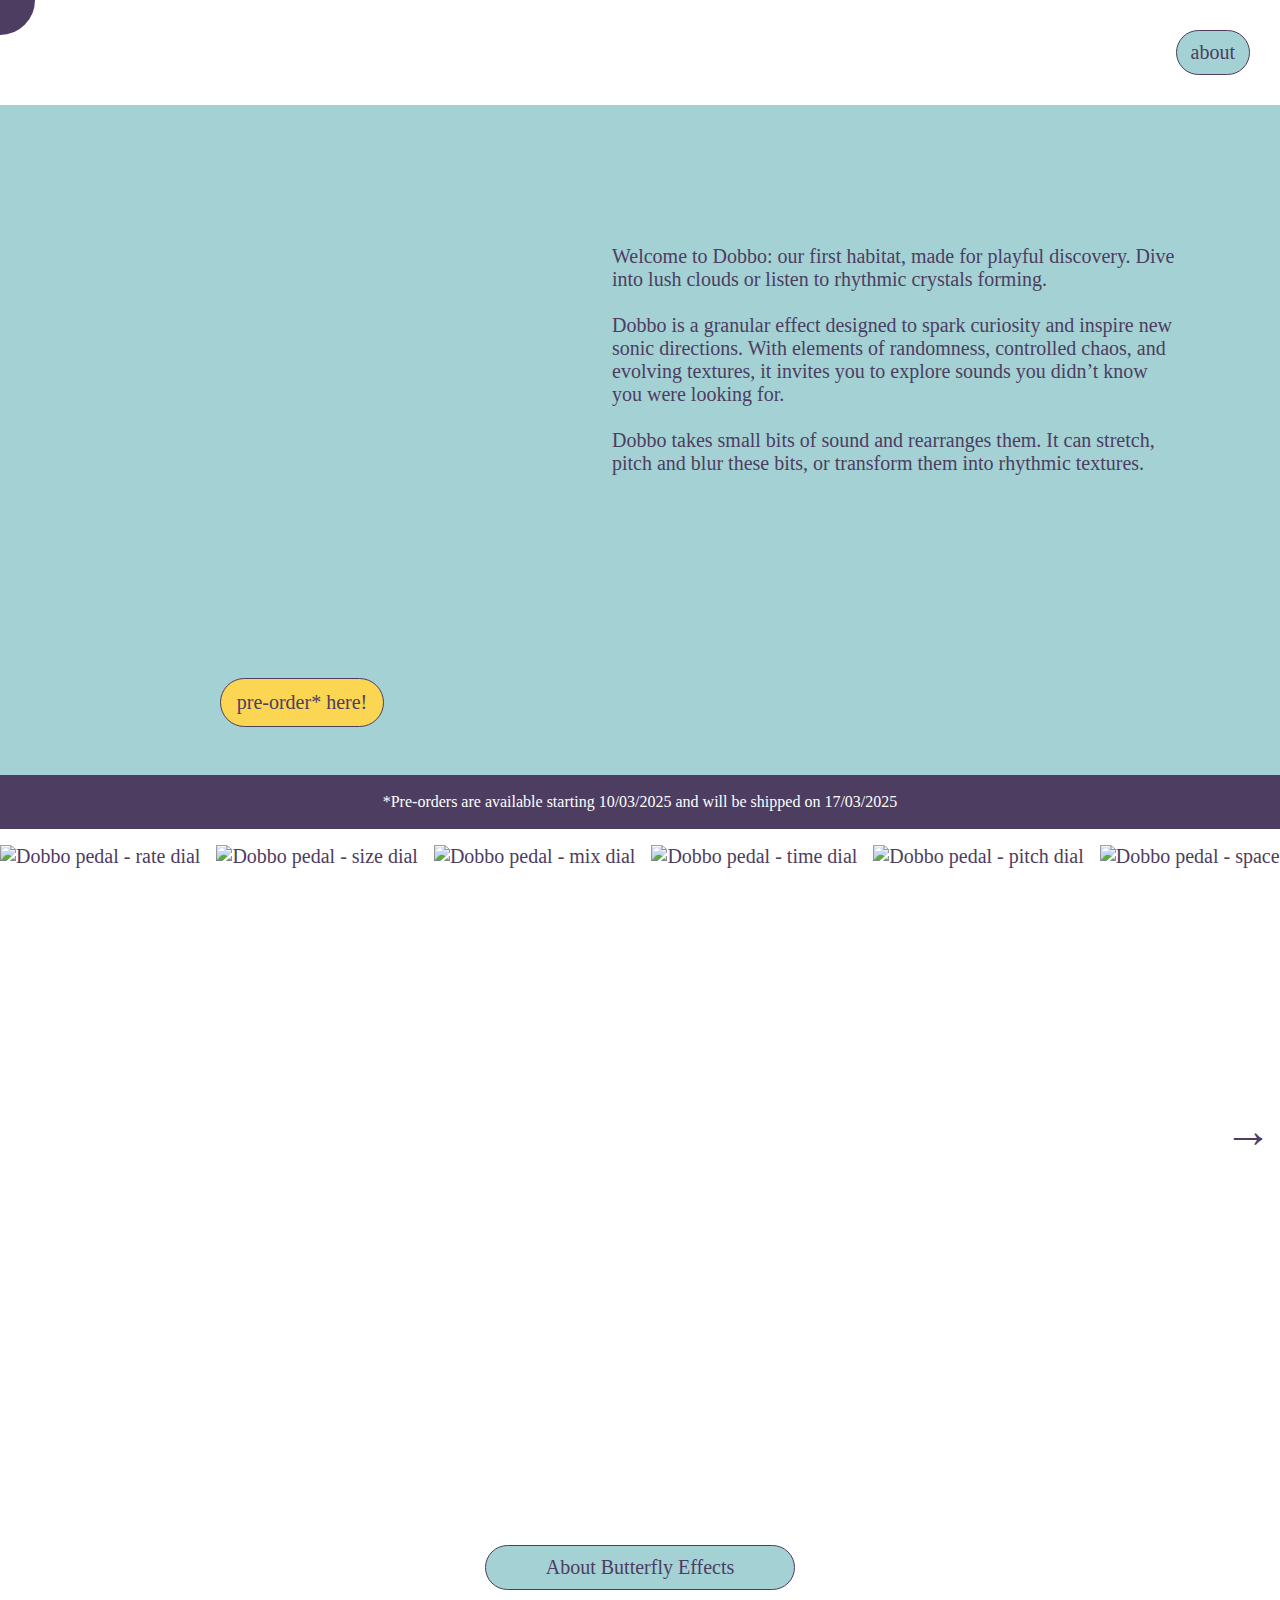
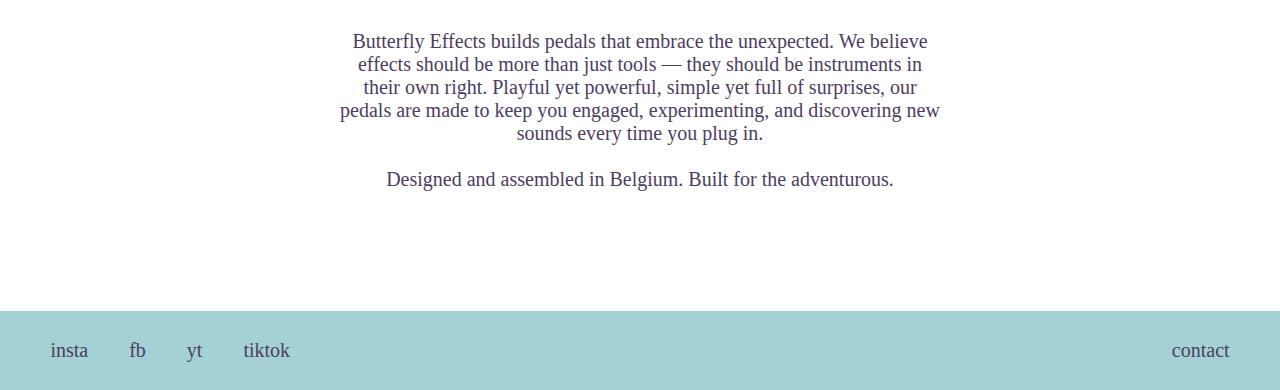
==== index.html @ c69d1f6a "Add files via upload" ====
<!DOCTYPE html>
<html lang="en">
  <head>
    <meta charset="UTF-8" />
    <meta name="viewport" content="width=device-width, initial-scale=1.0" />
    <title>Butterfly Effects</title>
    <link
      rel="icon"
      type="image/x-icon"
      href="assets/butterflyeffects_logo.svg"
    />
    <link rel="stylesheet" href="style.css" />
  </head>
  <body>
    <div class="circle"></div>
    <div class="page-container">
      <div class="content-wrap">
        <header>
          <div class="site-logo">
            <a href="#about"
              ><img src="assets/butterflyeffects_typelogo.svg" alt=""
            /></a>
          </div>
          <div id="about-btn-container" class="btn-container">
            <button class="site-button" id="about-btn">
              <a id="about-a" href="#about">about</a>
            </button>
          </div>
        </header>
        <article>
          <section class="dobbo-section">
            <div class="rel">
              <div class="img-print-container">
                <div class="img-container">
                  <div
                    id="dobbo-pedal-img"
                    class="pedal-img"
                    role="img"
                    aria-label="Dobbo pedal - top view"
                  >
                    <div
                      id="dobbo-order-btn-container"
                      class="order-btn-container"
                    >
                      <button class="site-button order-btn">
                        <a
                          href="https://forms.gle/Sc4xwqGybfBoa8Eh6"
                          target="_blank"
                          >pre-order* here!</a
                        >
                      </button>
                    </div>
                  </div>
                </div>
                <div class="fine-print">
                  <span class="fine-print-line"
                    >*Pre-orders are available starting 10/03/2025</span
                  >
                  <span class="fine-print-line"
                    >and will be shipped on 17/03/2025</span
                  >
                </div>
              </div>
              <div class="text-section pedal-info">
                <div class="pedal-logo">
                  <img src="assets/dobbo_logo.svg" alt="" />
                </div>
                <div class="desc" id="dobbo-desc-1">
                  <p>
                    Welcome to Dobbo: our first habitat, made for playful
                    discovery. Dive into lush clouds or listen to rhythmic
                    crystals&nbsp;forming.
                    <br /><br />
                    Dobbo is a granular effect designed to spark curiosity and
                    inspire new sonic directions. With elements of randomness,
                    controlled chaos, and evolving textures, it invites you to
                    explore sounds you didn’t know you were looking&nbsp;for.
                    <br /><br />Dobbo takes small bits of sound and rearranges
                    them. It can stretch, pitch and blur these bits, or
                    transform them into rhythmic&nbsp;textures.
                  </p>
                </div>
              </div>
              <!-- ^ .pedal-info -->
            </div>
            <!-- <div class="flex">
              <div class="vid-container">
                <div class="iframe-container">
                  <iframe
                    width="560"
                    height="315"
                    src="https://www.youtube.com/embed/uDEeP8nJNDo?si=eUdYOiAagKokcGjV"
                    title="YouTube video player"
                    frameborder="0"
                    allow="accelerometer; autoplay; clipboard-write; encrypted-media; gyroscope; picture-in-picture; web-share"
                    referrerpolicy="strict-origin-when-cross-origin"
                    allowfullscreen
                  ></iframe>
                </div>
              </div> -->

            <!-- <div class="text-section desc" id="dobbo-desc-2">
                <p>
                  What makes Dobbo special is that you can decide to let it take
                  control. Based on chance, it finds infinitely new and exciting
                  ways to interact with your sound. It’s a creative partner with
                  endless surprises up its&nbsp;sleeve.
                  <br /><br /> -->
            <!-- In this manual, we explore Dobbo’s many possibilities and help
                  you get the best experience with&nbsp;yours. -->
            <!-- Before being dropped into a pedal, Dobbo used to be a Max for
                  Live plugin. Catch a glimpse of the plugin in&nbsp;action!
                </p>
              </div> -->
            <!-- .desc #dobbo-desc-2 -->
            <!-- </div> -->
            <!-- .flex -->
          </section>
          <section class="slider-wrapper">
            <button class="slide-arrow" id="slide-arrow-prev">&#8592;</button>
            <button class="slide-arrow" id="slide-arrow-next">&#8594;</button>

            <div class="slides-container" id="slides-container">
              <div class="slide">
                <img
                  src="assets/carousel/1-rate.png"
                  alt="Dobbo pedal - rate dial"
                />
              </div>
              <div class="slide">
                <img
                  src="assets/carousel/2-size.png"
                  alt="Dobbo pedal - size dial"
                />
              </div>
              <div class="slide">
                <img
                  src="assets/carousel/3-mix.png"
                  alt="Dobbo pedal - mix dial"
                />
              </div>
              <div class="slide">
                <img
                  src="assets/carousel/4-time.png"
                  alt="Dobbo pedal - time dial"
                />
              </div>
              <div class="slide">
                <img
                  src="assets/carousel/5-pitch.png"
                  alt="Dobbo pedal - pitch dial"
                />
              </div>
              <div class="slide">
                <img
                  src="assets/carousel/6-space.png"
                  alt="Dobbo pedal - space dial"
                />
              </div>
              <div class="slide">
                <img
                  src="assets/carousel/7-toggle1.png"
                  alt="Dobbo pedal - toggle 1"
                />
              </div>
              <div class="slide">
                <img
                  src="assets/carousel/8-toggle2.png"
                  alt="Dobbo pedal - toggle 2"
                />
              </div>
              <div class="slide">
                <img
                  src="assets/carousel/9-toggle3.png"
                  alt="Dobbo pedal - toggle 3"
                />
              </div>
              <div class="slide">
                <img
                  src="assets/carousel/10-sideout.png"
                  alt="Dobbo pedal - side out"
                />
              </div>
              <div class="slide">
                <img
                  src="assets/carousel/11-sidein.png"
                  alt="Dobbo pedal - side in"
                />
              </div>
              <div class="slide">
                <img
                  src="assets/carousel/isometric-front.png"
                  alt="Dobbo pedal - isometric front view"
                />
              </div>
              <div class="slide">
                <img
                  src="assets/carousel/isometric-side-front.png"
                  alt="Dobbo pedal - isometric front + side view"
                />
              </div>
              <div class="slide">
                <img
                  src="assets/carousel/main-controls-flat.png"
                  alt="Dobbo pedal - main controls side view"
                />
              </div>
              <div class="slide">
                <img
                  src="assets/carousel/main-controls-high.png"
                  alt="Dobbo pedal - main controls top view"
                />
              </div>
            </div>
          </section>
          <section class="text-section" id="about-section">
            <div class="title">
              <h1>About Butterfly Effects</h1>
            </div>
            <div class="desc" id="about">
              <p>
                Butterfly Effects builds pedals that embrace the unexpected. We
                believe effects should be more than just tools — they should be
                instruments in their own right. Playful yet powerful, simple yet
                full of surprises, our pedals are made to keep you engaged,
                experimenting, and discovering new sounds every time you
                plug&nbsp;in.
                <br /><br />
                Designed and assembled in Belgium. Built for
                the&nbsp;adventurous.
              </p>
            </div>
          </section>
        </article>
      </div>
      <!-- .content-wrap -->
      <footer>
        <div class="links">
          <div class="links-socials">
            <a
              class="bold"
              href="https://www.instagram.com/butterflyeffects.world/?utm_source=ig_web_button_share_sheet"
              src=""
              target="_blank"
              >insta</a
            >
            <a
              class="bold"
              href="https://www.facebook.com/profile.php?id=61560796965763"
              src=""
              target="_blank"
              >fb</a
            >
            <a
              class="bold"
              href="https://www.youtube.com/@butterflyeffectsworld"
              src=""
              target="_blank"
              >yt</a
            >
            <a
              class="bold"
              href="https://www.tiktok.com/@butterflyeffects.world?_t=ZN-8tuOImNc4so&_r=1"
              src=""
              target="_blank"
              >tiktok</a
            >
          </div>
          <a
            class="link-contact bold"
            href="mailto:butterflyeffects.world@gmail.com"
            src=""
            >contact</a
          >
        </div>
      </footer>
    </div>
    <!-- .page-container -->
    <script src="main.js"></script>
  </body>
</html>
---- style.css ----
:root {
  --DB_purple: #4d3d61;
  --DB_yellow: #fad652;
  --DB_blue: #a3d1d4;
  --DB_green: #b0b97f;
  --DB_red: #c5663a;
  --DB_purple_inverted: #b2c29e;
  --DB_yellow_inverted: #0529ad;
  --DB_blue_inverted: #5c2e2b;
  --DB_green_inverted: #4f4680;
  --DB_red_inverted: #3a99c5;
}

@font-face {
  font-family: 'dobbo medium';
  src: url('fonts/ABCDiatypeRounded-Medium.otf') format('opentype');
  /* url('fonts/ABCDiatypeRounded-Medium-Trial.woff') format('woff'),
    url('fonts/ABCDiatypeRounded-Medium-Trial.woff2') format('woff2'); */
}
@font-face {
  font-family: 'dobbo bold';
  src: url('fonts/ABCDiatypeRounded-Bold.otf') format('opentype');
  /* url('fonts/ABCDiatypeRounded-Bold-Trial.woff') format('woff'),
    url('fonts/ABCDiatypeRounded-Bold-Trial.woff2') format('woff2'); */
}
@font-face {
  font-family: 'dobbo bold italic';
  src: url('fonts/ABCDiatypeRounded-BoldItalic.otf') format('opentype');
  /* url('fonts/ABCDiatypeRounded-BoldItalic-Trial.woff') format('woff'),
    url('fonts/ABCDiatypeRounded-BoldItalic-Trial.woff2') format('woff2'); */
}

/* general */
* {
  margin: 0;
  padding: 0;
  box-sizing: border-box;
  font-family: 'dobbo medium';
  color: var(--DB_purple);
  list-style-type: none;
  text-decoration: none;
  scrollbar-width: none; /* Firefox */
  -ms-overflow-style: none; /* Internet Explorer 10+ */
  border: none;
  list-style-type: none;
}
*::-webkit-scrollbar {
  /* WebKit */
  width: 0;
  height: 0;
}
html {
  scroll-behavior: smooth;
}
body {
  cursor: none;
  width: 100vw;
  min-height: 100dvh;
  background-color: white;
  font-size: 16px;
}

.page-container {
  height: 100dvh;
  display: flex;
  flex-direction: column;
  justify-content: space-between;
}
img,
iframe {
  display: block;
  max-width: 100%;
}
.site-button,
.site-button::after,
h1 {
  border-radius: 30px;
}
.site-button,
h1 {
  border: 1.5px solid var(--DB_purple);
}

/* ----v--- button hover fill effect ---v--- */
.site-button {
  position: relative;
}
.site-button::after {
  /* cursor: pointer; */
  content: '';
  position: absolute;
  top: 0;
  left: 0;
  width: 100%;
  height: 100%;
  background: var(--DB_purple);
  clip-path: circle(0%);
  transition: 0.4s ease;
  z-index: 0;
}
button a {
  display: block;
  position: relative;
  z-index: 1;
}
/* cursor + hover states only on desktop */
@media (hover: hover), (-ms-high-contrast: none) {
  .site-button:hover::after {
    clip-path: circle(100%);
  }
  .site-button:hover a {
    color: lightgray;
    transition: color 0.4s ease;
  }
  /* ---^--- button hover fill effect ---^--- */

  /* ---v--- circle following cursor effect ---v--- */
  .circle {
    --circle-size: 60px;
    position: fixed;
    height: var(--circle-size);
    width: var(--circle-size);
    border: 2px solid var(--DB_purple_inverted);
    background-color: var(--DB_purple_inverted);
    border-radius: 100%;
    top: calc(var(--circle-size) / 2 * -1);
    left: calc(var(--circle-size) / 2 * -1);
    pointer-events: none;
    z-index: 10;
    mix-blend-mode: exclusion;
  }
  /* ---^--- circle following cursor effect ---^--- */
}

a {
  font-size: 16px;
  cursor: none;
}

.bold {
  font-family: 'dobbo bold';
}

/* header */
header {
  background-color: white;
  display: flex;
  justify-content: space-between;
  align-items: center;
  padding: 18px;
}
.site-logo {
  width: 140px;
}
.site-logo a {
  display: block;
  padding: 0;
}
.site-logo img {
  width: 100%;
}
#about-btn {
  background-color: var(--DB_blue);
}
#about-a {
  padding: 10px 14px;
}

/* body */
article {
  background-color: white;
}
.img-container {
  height: 470px;
}

.pedal-img {
  height: 100%;
  background-size: cover;
  background-position: center;
}
#dobbo-pedal-img {
  background-image: url(assets/dobbo_pedal_groot_crop.jpg);
  position: relative;
}
#dobbo-order-btn-container {
  padding: 26px;
}
.fine-print {
  background-color: var(--DB_purple);
  font-size: 12px;
  text-align: center;
  padding: 14px 20px;
}
.fine-print-line {
  color: white;
  font-family: 'dobbo bold italic';
  display: inline-block;
}

.text-section {
  padding: 36px 26px;
}
.pedal-logo,
.title {
  padding: 0 0 30px 0;
}
.pedal-logo img {
  width: 208px;
  margin: 0 auto;
}

.iframe-container {
  /* v placeholder v */
  /* background-image: url(assets/dobbo_pedal.jpg);
  background-size: cover;
  background-position: center; */
  /* ^ placeholder ^ */
  position: relative;
  overflow: hidden;
  width: 100%;
  padding-top: 56.25%; /* 16:9 Aspect Ratio (divide 9 by 16 = 0.5625) */
}
iframe {
  position: absolute;
  top: 0;
  left: 0;
  bottom: 0;
  right: 0;
  width: 100%;
  height: 100%;
}
.order-btn-container {
  position: absolute;
  bottom: 0;
  width: 100%;
}
.order-btn {
  display: block;
  margin: 0 auto;
  background-color: var(--DB_yellow);
}
.order-btn a {
  padding: 12px 16px;
}

/* ---v--- img carousel ---v--- */
.slider-wrapper {
  position: relative;
  overflow: hidden;
}
.slides-container {
  height: fit-content;
  width: 100%;
  display: flex;
  gap: 10px;
  list-style: none;
  margin: 0;
  padding: 0;
  overflow-x: scroll;
  overflow-y: none;
  scroll-behavior: smooth;
}
.slide {
  width: 100%;
  height: 100%;
  flex: 1 0 100%;
}
.slide-arrow {
  position: absolute;
  display: flex;
  top: 0;
  bottom: 0;
  margin: auto;
  height: 4rem;
  border: none;
  width: 2rem;
  font-family: 'dobbo bold';
  font-size: 2rem;
  padding: 0;
  background-color: unset;
}
.slide-arrow:hover,
.slide-arrow:focus {
  opacity: 1;
}
#slide-arrow-prev {
  left: 0;
  padding-left: 0.5rem;
}
#slide-arrow-next {
  right: 0;
  padding-right: 0.5rem;
}
/* ---^--- img carousel ---^--- */

h1 {
  font-weight: 400;
  width: fit-content;
  margin: 0 auto;
  padding: 10px 22px;
  text-align: center;
  font-size: 18px;
  background-color: var(--DB_blue);
}

/* footer */
footer {
  width: 100%;
  padding: 10px;
  background-color: var(--DB_blue);
  bottom: 0;
}
.links {
  display: flex;
  justify-content: space-between;
}
.links-socials {
  width: 100%;
}
.links a {
  display: inline-block;
  padding: 10px 12px;
  text-decoration: underline;
  text-decoration-color: transparent;
  transition: 0.2s;
  /*opera and mozilla support*/
  -webkit-text-decoration-color: transparent;
  -moz-text-decoration-color: transparent;
}
.links a:hover {
  text-decoration-color: var(--DB_purple);
  /*opera and mozilla support*/
  -webkit-text-decoration-color: var(--DB_purple);
  -moz-text-decoration-color: var(--DB_purple);
}

@media screen and (min-width: 375px) {
  header {
    padding: 20px;
  }
  .fine-print {
    padding: 14px 40px;
  }
  .text-section {
    padding: 40px 26px;
  }
  .pedal-logo,
  .title {
    padding: 0 0 36px 0;
  }
  h1 {
    padding: 10px 26px;
  }
  footer {
    padding: 12px 14px;
  }
}
@media screen and (min-width: 400px) {
  header {
    padding: 22px;
  }
  .img-container {
    height: 540px;
  }
  #dobbo-order-btn-container {
    padding: 31px;
  }
  .pedal-logo img {
    width: 220px;
  }
  .text-section {
    padding: 44px 38px;
  }
  .slide-arrow {
    width: 2.5rem;
  }
  #slide-arrow-prev {
    padding-left: 1rem;
  }
  #slide-arrow-next {
    padding-right: 1rem;
  }
  .links a {
    padding: 10px 16px;
  }
}
@media screen and (min-width: 600px) {
  body,
  a {
    font-size: 18px;
  }
  .site-logo {
    width: 152px;
  }
  .title,
  .pedal-logo {
    padding: 20px;
  }
  .pedal-logo img {
    width: 260px;
  }
  .img-container {
    height: 580px;
  }
  .fine-print {
    font-size: 14px;
    padding: 18px 40px;
  }
  .text-section {
    padding: 52px;
  }
  .text-section p {
    width: 85%;
    margin: auto;
    padding: 20px 0;
  }

  .slider-wrapper {
    width: 100%;
    height: 385px;
  }
  .slides-container {
    height: 100%;
    width: unset;
  }
  .slide {
    display: flex;
    align-items: center;
    justify-content: center;
    height: 100%;
    width: unset;
    flex: 0 0 auto; /* Prevents shrinking, keeps width auto */
  }
  .slide img {
    height: 100%;
    width: auto; /* Keep aspect ratio */
    object-fit: contain;
  }

  h1 {
    font-size: 20px;
    padding: 10px 60px;
  }
  footer {
    padding: 14px 20px;
  }
}
@media screen and (min-width: 768px) {
  body,
  a {
    font-size: 16px;
  }
  .img-container {
    height: 500px;
  }
  #dobbo-order-btn-container {
    padding: 30px;
  }
  .pedal-logo {
    padding: 20px;
  }
  .pedal-logo img {
    width: 226px;
  }
  .text-section {
    padding: 60px 70px;
  }
  .pedal-info {
    padding: 50px 60px 70px;
  }
  .vid-container {
    width: 100%;
    padding: 0;
  }
  .slide-arrow {
    width: 2.9rem;
    font-size: 2.2rem;
  }
}
@media screen and (min-width: 992px) {
}
@media screen and (min-width: 1024px) {
  a {
    font-size: 18px;
  }
  .site-logo {
    width: 160px;
  }
  .rel {
    position: relative;
  }
  .img-container {
    height: 600px;
    background-color: var(--DB_blue);
  }
  .pedal-img {
    width: 40%;
    margin: 0 46px;
  }
  .fine-print {
    font-size: 16px;
  }
  .text-section {
    padding: 0;
  }
  .text-section p {
    width: 100%;
    margin: 0;
    padding: 0;
  }
  .pedal-info {
    position: absolute;
    width: 60%;
    top: 0;
    right: 0;
    z-index: 2;
    padding: 56px 60px;
  }
  #dobbo-desc-1 {
    padding: 20px 40px;
  }
  .pedal-logo img {
    width: 260px;
  }
  #dobbo-order-btn-container {
    padding: 42px;
  }

  .flex {
    display: flex;
    padding: 100px 80px;
    align-items: center;
  }
  .vid-container {
    flex: 1 0 66%;
    order: 2;
    margin-left: 70px;
  }
  .iframe-container {
    border-radius: 30px;
  }

  .slider-wrapper {
    height: 460px;
    /*  ---v--- placeholder no video ---v--- */
    /* margin-top: 80px; */
    margin-top: 16px;
  }
  .slides-container {
    gap: 16px;
  }

  #about-section {
    width: 760px;
    margin: 0 auto;
    padding: 80px;
    text-align: center;
  }
  .title {
    padding: 0 0 40px 0;
  }
}
@media screen and (min-width: 1200px) {
  .circle {
    --circle-size: 70px;
  }
  body,
  a {
    font-size: 20px;
  }
  header {
    padding: 30px;
  }
  .site-logo {
    width: 180px;
  }
  .flex {
    padding: 150px 120px;
  }
  .pedal-info {
    padding: 80px 60px;
  }
  .img-container {
    height: 670px;
  }
  #dobbo-order-btn-container {
    padding: 48px;
  }
  /* .slider-wrapper {
    height: 520px;
  } */
  /* ---v--- no video placeholder ---v--- */
  .slider-wrapper {
    height: 580px;
    /* margin-top: 120px; */
  }
  /* ---^--- no video placeholder ---^--- */

  .slide-arrow {
    width: 3.5rem;
    font-size: 3rem;
  }

  #about-section {
    padding: 120px 80px;
  }
  .links {
    width: 98%;
    margin: 0 auto;
  }
  .links a {
    padding: 14px 18px;
  }
}
@media screen and (min-width: 1400px) {
  body,
  a {
    font-size: 22px;
  }
  header {
    padding: 32px;
  }
  .site-logo {
    width: 194px;
  }
  #about-a {
    padding: 10px 18px;
  }
  .order-btn a {
    padding: 12px 22px;
  }
  .site-button,
  h1 {
    border: 2px solid var(--DB_purple);
  }
  /* .flex {
    padding: 160px;
  } */
  .img-container {
    height: 730px;
  }
  .pedal-img {
    margin: 0 84px;
  }
  #dobbo-order-btn-container {
    padding: 50px;
  }
  .pedal-info {
    padding: 76px 140px;
  }
  .pedal-logo {
    padding: 24px;
  }
  .pedal-logo img {
    width: 280px;
  }
  .fine-print {
    font-size: 18px;
    padding: 22px 40px;
  }
  .slider-wrapper {
    height: 600px;
  }

  h1 {
    font-size: 22px;
  }
  #about-section {
    width: 820px;
  }
}
@media screen and (min-width: 1600px) {
  .pedal-img {
    margin: 0 120px;
  }
  .pedal-info {
    right: 20px;
    max-width: 1000px;
  }
  .fine-print {
    padding: 24px 40px;
  }
  .flex {
    padding: 160px;
  }
  .vid-container {
    flex: 1 0 70%;
    margin-left: 120px;
  }
  .slider-wrapper {
    height: 560px;
  }
}
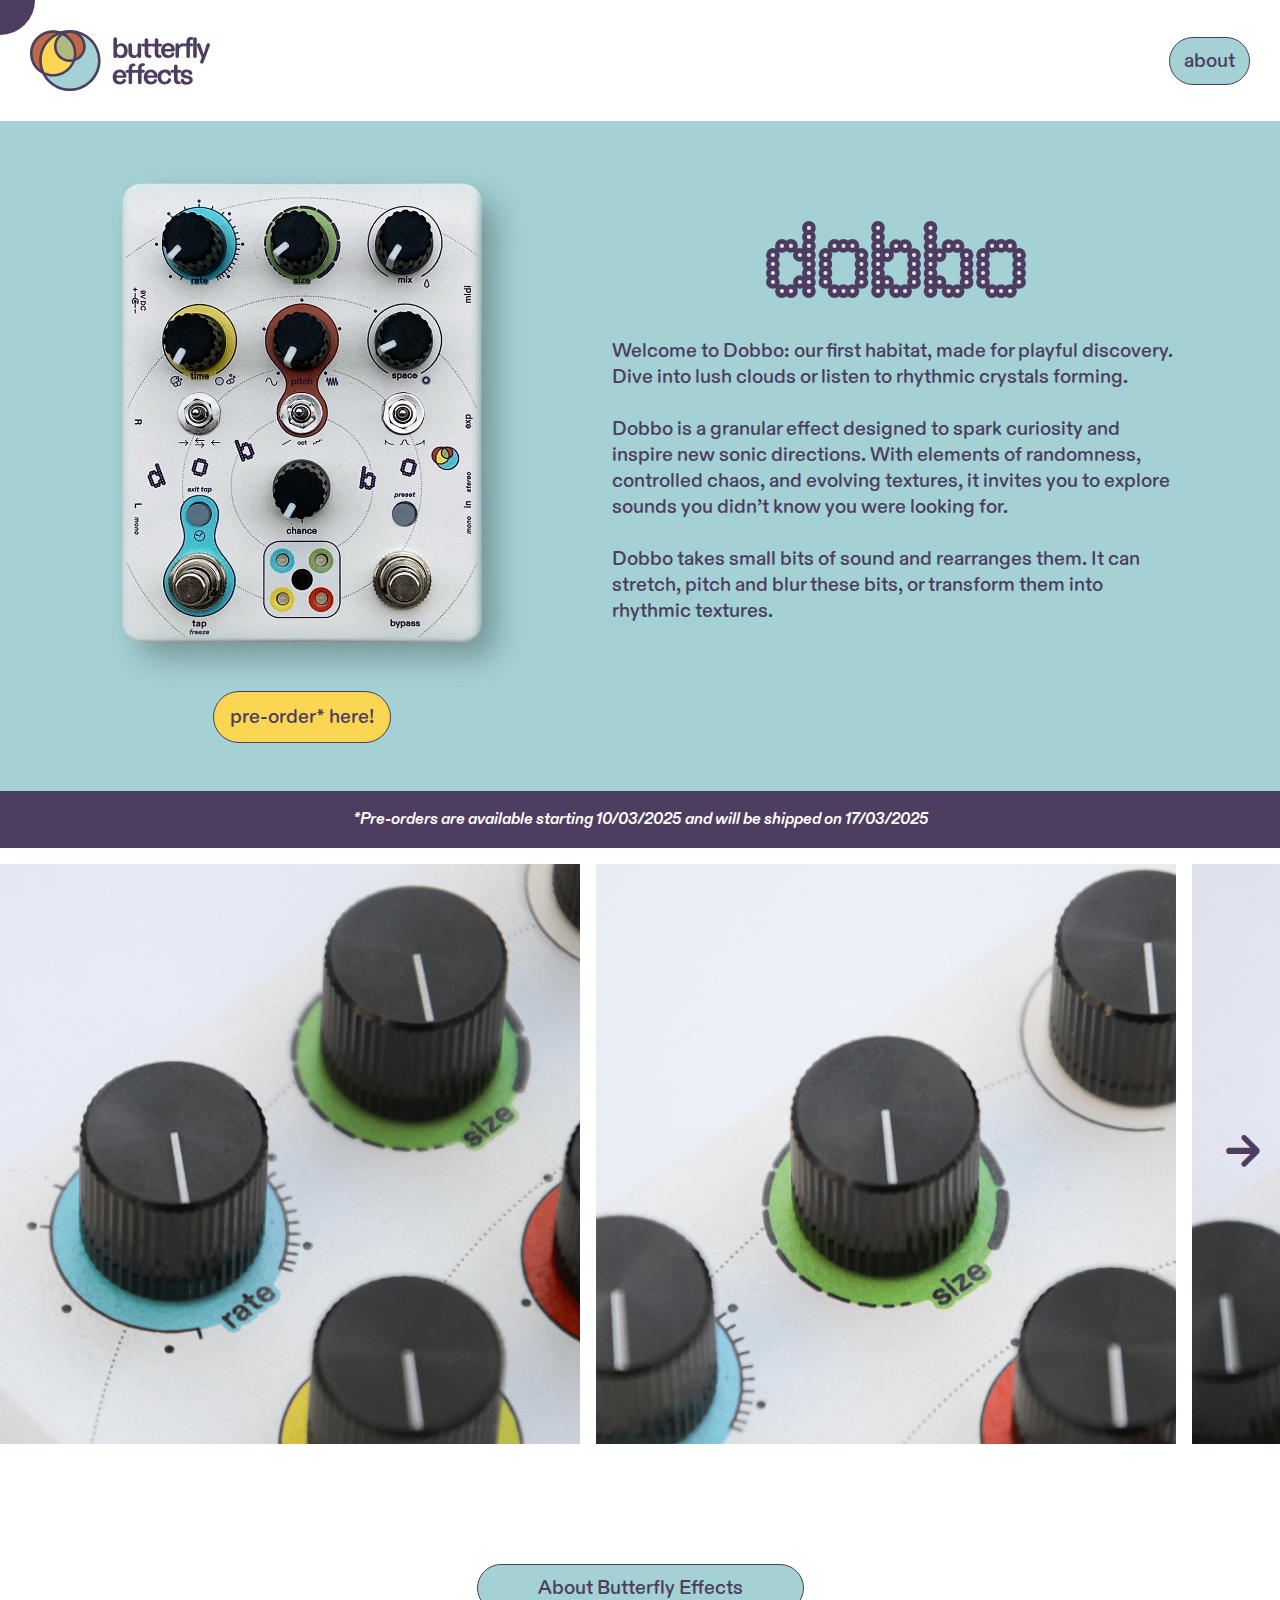
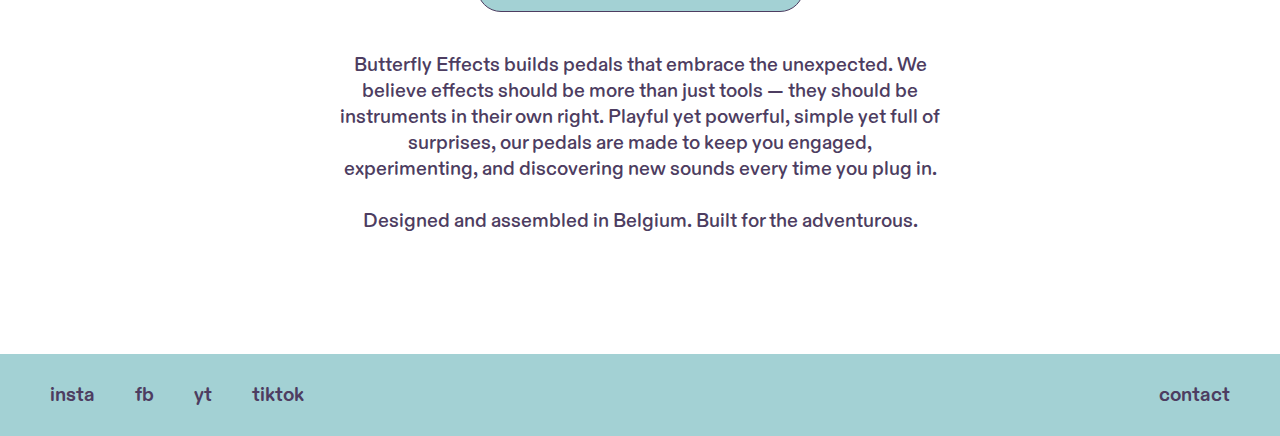
==== commit c73085f8: "Update index.html" ====
--- a/index.html
+++ b/index.html
@@ -3,6 +3,7 @@
   <head>
     <meta charset="UTF-8" />
     <meta name="viewport" content="width=device-width, initial-scale=1.0" />
+      <meta name="color-scheme" content="light only" />
     <title>Butterfly Effects</title>
     <link
       rel="icon"
--- a/style.css
+++ b/style.css
@@ -1,4 +1,5 @@
 :root {
+    color-scheme: light only !important;
   --DB_purple: #4d3d61;
   --DB_yellow: #fad652;
   --DB_blue: #a3d1d4;
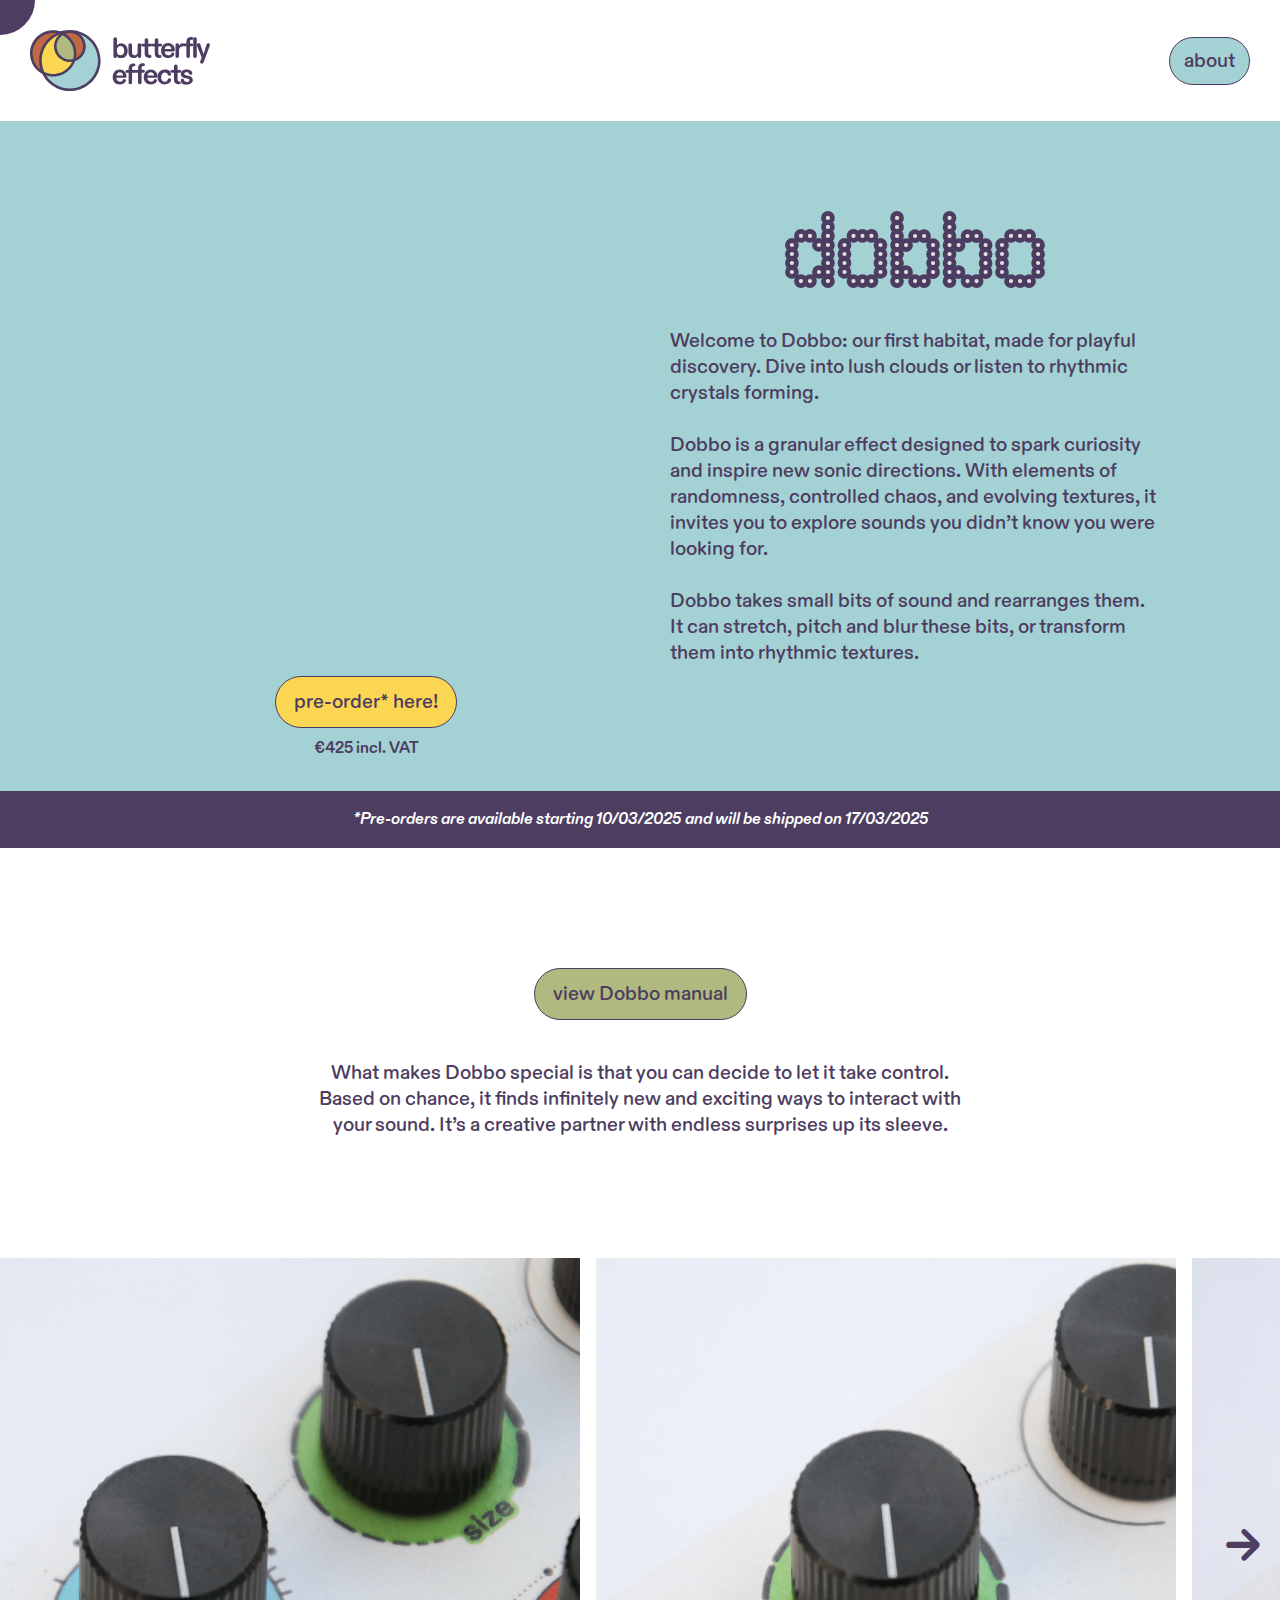
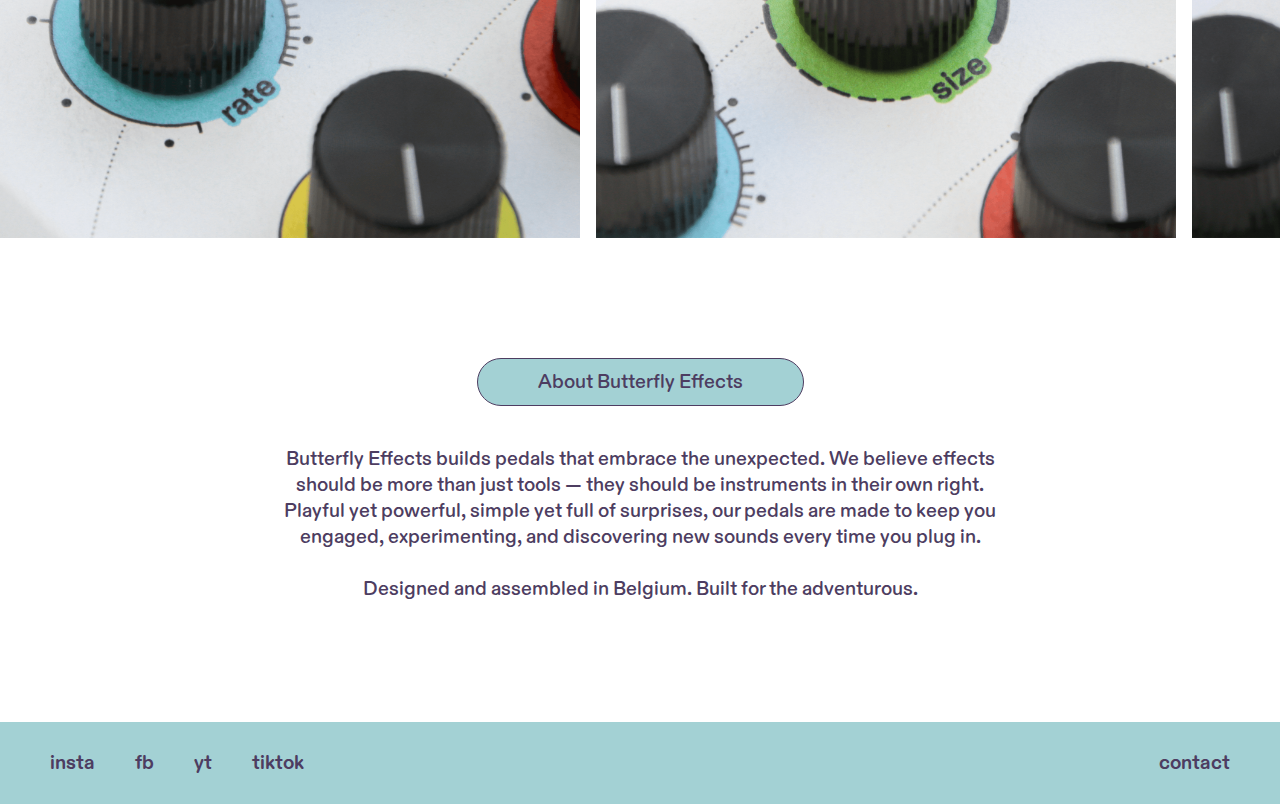
==== commit bd9da1b9: "Add files via upload" ====
--- a/index.html
+++ b/index.html
@@ -3,7 +3,7 @@
   <head>
     <meta charset="UTF-8" />
     <meta name="viewport" content="width=device-width, initial-scale=1.0" />
-      <meta name="color-scheme" content="light only" />
+    <meta name="color-scheme" content="light only" />
     <title>Butterfly Effects</title>
     <link
       rel="icon"
@@ -50,6 +50,7 @@
                           >pre-order* here!</a
                         >
                       </button>
+                      <div class="price"><p>€425 incl. VAT</p></div>
                     </div>
                   </div>
                 </div>
@@ -99,20 +100,23 @@
                   ></iframe>
                 </div>
               </div> -->
-
-            <!-- <div class="text-section desc" id="dobbo-desc-2">
+            <div class="wrap-manual-desc2">
+              <div class="manual-btn-container">
+                <button class="site-button manual-btn">
+                  <a href="manual-dobbo-digital.pdf" target="_blank"
+                    >view Dobbo manual</a
+                  >
+                </button>
+              </div>
+              <div class="text-section desc" id="dobbo-desc-2">
                 <p>
                   What makes Dobbo special is that you can decide to let it take
                   control. Based on chance, it finds infinitely new and exciting
                   ways to interact with your sound. It’s a creative partner with
                   endless surprises up its&nbsp;sleeve.
-                  <br /><br /> -->
-            <!-- In this manual, we explore Dobbo’s many possibilities and help
-                  you get the best experience with&nbsp;yours. -->
-            <!-- Before being dropped into a pedal, Dobbo used to be a Max for
-                  Live plugin. Catch a glimpse of the plugin in&nbsp;action!
                 </p>
-              </div> -->
+              </div>
+            </div>
             <!-- .desc #dobbo-desc-2 -->
             <!-- </div> -->
             <!-- .flex -->
--- a/style.css
+++ b/style.css
@@ -1,5 +1,5 @@
 :root {
-    color-scheme: light only !important;
+  color-scheme: light only !important;
   --DB_purple: #4d3d61;
   --DB_yellow: #fad652;
   --DB_blue: #a3d1d4;
@@ -74,6 +74,8 @@
 }
 .site-button,
 .site-button::after,
+.manual-btn,
+.manual-btn::after,
 h1 {
   border-radius: 30px;
 }
@@ -181,11 +183,11 @@
   background-position: center;
 }
 #dobbo-pedal-img {
-  background-image: url(assets/dobbo_pedal_groot_crop.jpg);
   position: relative;
+  background-image: url(assets/dobbo-main-pic-crop.png);
 }
 #dobbo-order-btn-container {
-  padding: 26px;
+  padding: 13px;
 }
 .fine-print {
   background-color: var(--DB_purple);
@@ -236,13 +238,31 @@
   bottom: 0;
   width: 100%;
 }
-.order-btn {
+.order-btn,
+.manual-btn {
   display: block;
   margin: 0 auto;
+}
+.order-btn {
   background-color: var(--DB_yellow);
 }
+.manual-btn {
+  background-color: var(--DB_green);
+}
+.manual-btn a,
 .order-btn a {
-  padding: 12px 16px;
+  padding: 12px 18px;
+}
+/* .manual-btn-container {
+  padding: 0 0 36px 0;
+} */
+.price {
+  text-align: center;
+  font-size: 12px;
+  padding-top: 8px;
+}
+.price p {
+  font-family: 'dobbo bold';
 }
 
 /* ---v--- img carousel ---v--- */
@@ -350,6 +370,9 @@
   .title {
     padding: 0 0 36px 0;
   }
+  /* .manual-btn-container {
+    padding: 0 0 40px 0;
+  } */
   h1 {
     padding: 10px 26px;
   }
@@ -365,11 +388,14 @@
     height: 540px;
   }
   #dobbo-order-btn-container {
-    padding: 31px;
+    padding: 20px;
   }
   .pedal-logo img {
     width: 220px;
   }
+  /* .manual-btn-container {
+    padding: 0 0 44px 0;
+  } */
   .text-section {
     padding: 44px 38px;
   }
@@ -384,6 +410,9 @@
   }
   .links a {
     padding: 10px 16px;
+  }
+  footer {
+    padding: 12px 22px;
   }
 }
 @media screen and (min-width: 600px) {
@@ -416,6 +445,22 @@
     margin: auto;
     padding: 20px 0;
   }
+  .pedal-info {
+    padding: 52px 52px 32px 52px;
+  }
+  /* .manual-btn-container {
+    padding: 0 0 72px 0;
+  } */
+  .price {
+    font-size: 14px;
+  }
+  #dobbo-desc-2 {
+    padding-top: 32px;
+  }
+
+  /* .manual-btn-container {
+    padding: 20px;
+  } */
 
   .slider-wrapper {
     width: 100%;
@@ -456,7 +501,7 @@
     height: 500px;
   }
   #dobbo-order-btn-container {
-    padding: 30px;
+    padding: 14px;
   }
   .pedal-logo {
     padding: 20px;
@@ -467,13 +512,20 @@
   .text-section {
     padding: 60px 70px;
   }
+  /* .pedal-info {
+    padding: 50px 60px 70px;
+  } */
   .pedal-info {
-    padding: 50px 60px 70px;
+    padding: 50px 60px 20px;
+  }
+  #dobbo-desc-2 {
+    padding: 20px 60px 70px;
   }
   .vid-container {
     width: 100%;
     padding: 0;
   }
+
   .slide-arrow {
     width: 2.9rem;
     font-size: 2.2rem;
@@ -496,11 +548,8 @@
     background-color: var(--DB_blue);
   }
   .pedal-img {
-    width: 40%;
+    width: 50%;
     margin: 0 46px;
-  }
-  .fine-print {
-    font-size: 16px;
   }
   .text-section {
     padding: 0;
@@ -512,11 +561,11 @@
   }
   .pedal-info {
     position: absolute;
-    width: 60%;
+    width: 55%;
     top: 0;
     right: 0;
     z-index: 2;
-    padding: 56px 60px;
+    padding: 70px;
   }
   #dobbo-desc-1 {
     padding: 20px 40px;
@@ -525,7 +574,7 @@
     width: 260px;
   }
   #dobbo-order-btn-container {
-    padding: 42px;
+    padding: 28px;
   }
 
   .flex {
@@ -541,23 +590,42 @@
   .iframe-container {
     border-radius: 30px;
   }
+  #dobbo-desc-2 p {
+    display: block;
+  }
+  /* #dobbo-desc-2 {
+    height: 100%;
+    display: flex;
+    flex-direction: column;
+    justify-content: space-between;
+  } */
+  #dobbo-desc-2 {
+    padding: 0;
+  }
 
   .slider-wrapper {
     height: 460px;
     /*  ---v--- placeholder no video ---v--- */
     /* margin-top: 80px; */
-    margin-top: 16px;
+    /* margin-top: 16px; */
   }
   .slides-container {
     gap: 16px;
   }
 
+  .wrap-manual-desc2,
   #about-section {
     width: 760px;
     margin: 0 auto;
+    text-align: center;
+  }
+  .wrap-manual-desc2 {
+    padding: 80px 120px;
+  }
+  #about-section {
     padding: 80px;
-    text-align: center;
-  }
+  }
+  .manual-btn-container,
   .title {
     padding: 0 0 40px 0;
   }
@@ -580,13 +648,24 @@
     padding: 150px 120px;
   }
   .pedal-info {
-    padding: 80px 60px;
+    width: 57%;
+    padding: 70px 80px;
   }
   .img-container {
     height: 670px;
   }
   #dobbo-order-btn-container {
-    padding: 48px;
+    padding: 32px;
+  }
+  .fine-print,
+  .price {
+    font-size: 16px;
+  }
+  .price {
+    padding-top: 10px;
+  }
+  .wrap-manual-desc2 {
+    padding: 120px 50px;
   }
   /* .slider-wrapper {
     height: 520px;
@@ -604,7 +683,7 @@
   }
 
   #about-section {
-    padding: 120px 80px;
+    padding: 120px 20px;
   }
   .links {
     width: 98%;
@@ -641,14 +720,28 @@
   .img-container {
     height: 730px;
   }
-  .pedal-img {
+  /* .pedal-img {
     margin: 0 84px;
-  }
+  } */
   #dobbo-order-btn-container {
-    padding: 50px;
-  }
+    padding: 32px;
+  }
+  .price,
+  .fine-print {
+    font-size: 18px;
+  }
+  .price {
+    padding-top: 14px;
+  }
+  .fine-print {
+    padding: 22px 40px;
+  }
+  /* .pedal-info {
+    padding: 76px 140px;
+  } */
   .pedal-info {
-    padding: 76px 140px;
+    width: 60%;
+    padding: 70px 160px;
   }
   .pedal-logo {
     padding: 24px;
@@ -656,9 +749,19 @@
   .pedal-logo img {
     width: 280px;
   }
-  .fine-print {
-    font-size: 18px;
-    padding: 22px 40px;
+  #dobbo-desc-1 {
+    padding: 20px 0;
+  }
+  .wrap-manual-desc2,
+  #about-section {
+    width: 800px;
+    padding: 120px 0;
+  }
+  .wrap-manual-desc2 {
+    padding: 120px 30px;
+  }
+  #about-section {
+    padding: 120px 0;
   }
   .slider-wrapper {
     height: 600px;
@@ -667,18 +770,19 @@
   h1 {
     font-size: 22px;
   }
-  #about-section {
-    width: 820px;
-  }
 }
 @media screen and (min-width: 1600px) {
   .pedal-img {
-    margin: 0 120px;
+    margin: 0 100px;
   }
   .pedal-info {
+    width: 62%;
+    padding: 70px 260px;
+  }
+  /* .pedal-info {
     right: 20px;
     max-width: 1000px;
-  }
+  } */
   .fine-print {
     padding: 24px 40px;
   }
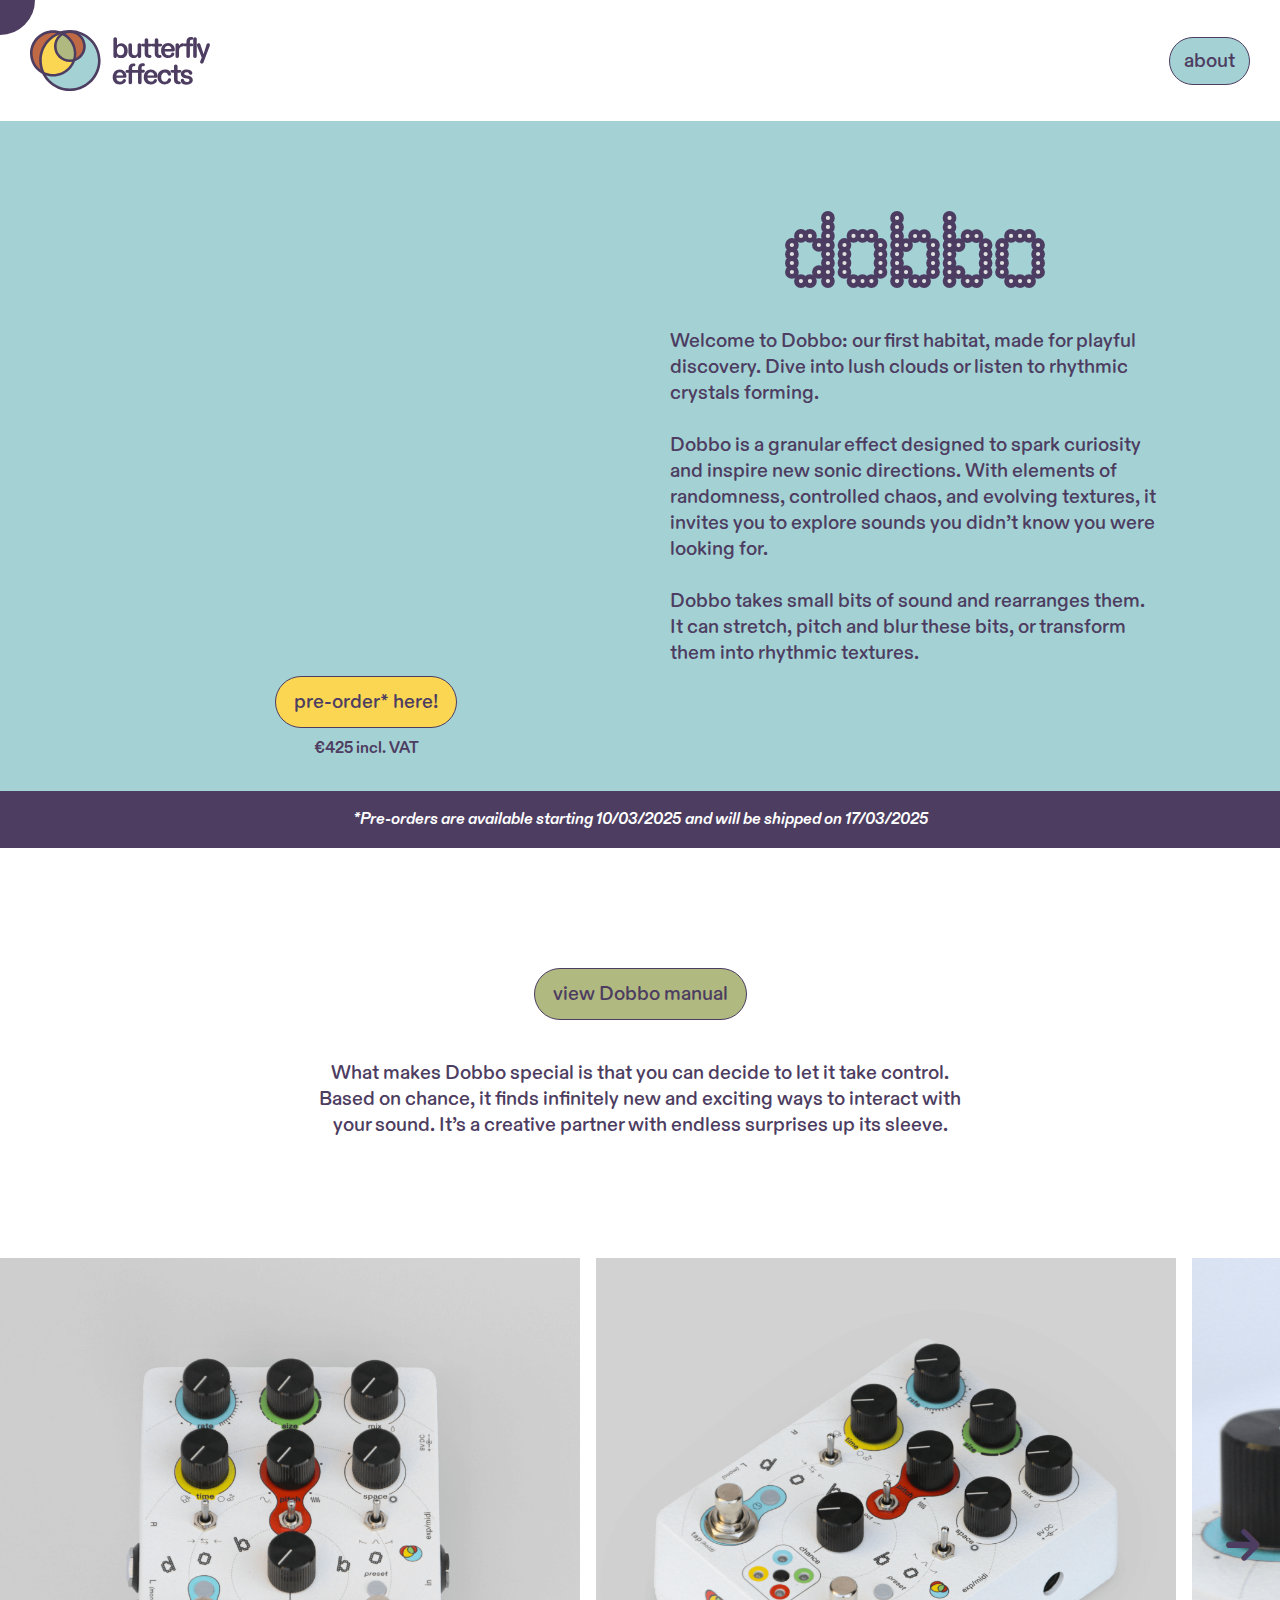
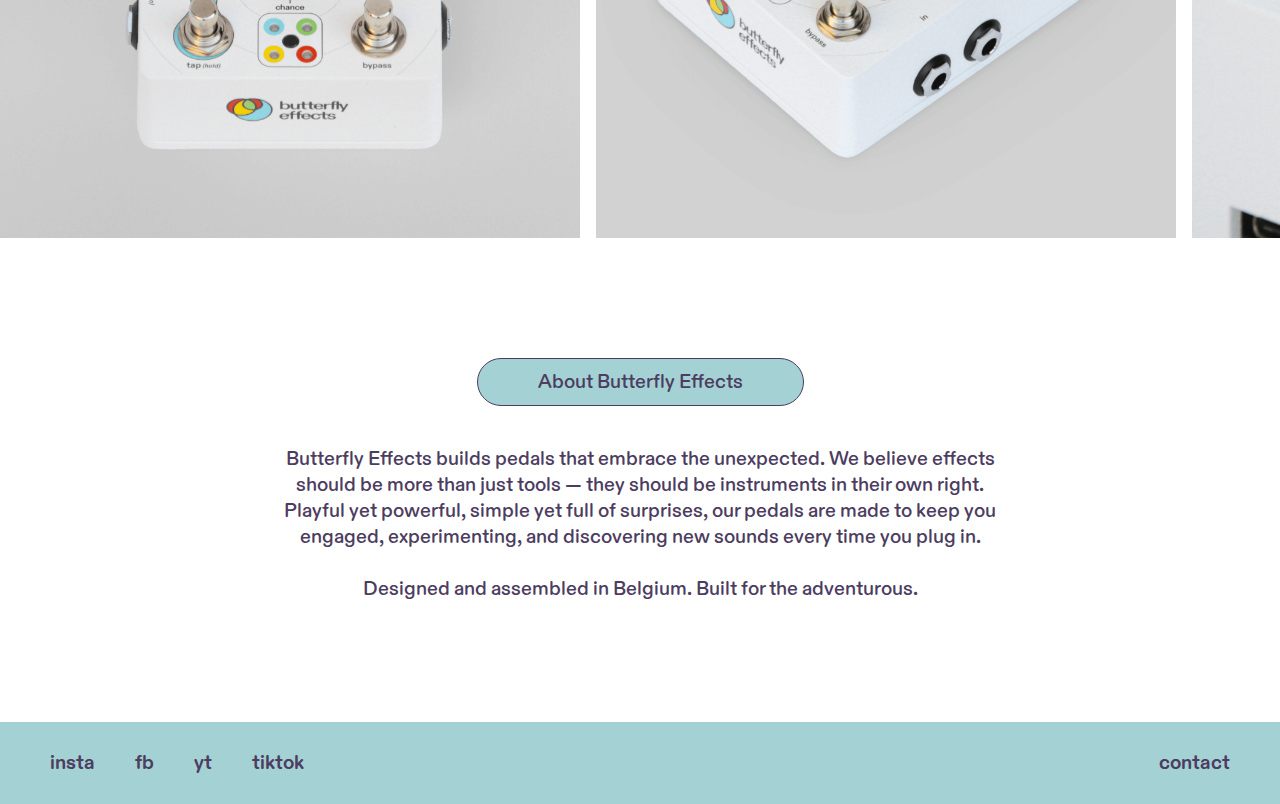
==== commit 760bf600: "Add files via upload" ====
--- a/index.html
+++ b/index.html
@@ -128,6 +128,30 @@
             <div class="slides-container" id="slides-container">
               <div class="slide">
                 <img
+                  src="assets/carousel/isometric-front.png"
+                  alt="Dobbo pedal - isometric front view"
+                />
+              </div>
+              <div class="slide">
+                <img
+                  src="assets/carousel/isometric-side-front.png"
+                  alt="Dobbo pedal - isometric front + side view"
+                />
+              </div>
+              <div class="slide">
+                <img
+                  src="assets/carousel/main-controls-flat.png"
+                  alt="Dobbo pedal - main controls side view"
+                />
+              </div>
+              <div class="slide">
+                <img
+                  src="assets/carousel/main-controls-high.png"
+                  alt="Dobbo pedal - main controls top view"
+                />
+              </div>
+              <div class="slide">
+                <img
                   src="assets/carousel/1-rate.png"
                   alt="Dobbo pedal - rate dial"
                 />
@@ -190,30 +214,6 @@
                 <img
                   src="assets/carousel/11-sidein.png"
                   alt="Dobbo pedal - side in"
-                />
-              </div>
-              <div class="slide">
-                <img
-                  src="assets/carousel/isometric-front.png"
-                  alt="Dobbo pedal - isometric front view"
-                />
-              </div>
-              <div class="slide">
-                <img
-                  src="assets/carousel/isometric-side-front.png"
-                  alt="Dobbo pedal - isometric front + side view"
-                />
-              </div>
-              <div class="slide">
-                <img
-                  src="assets/carousel/main-controls-flat.png"
-                  alt="Dobbo pedal - main controls side view"
-                />
-              </div>
-              <div class="slide">
-                <img
-                  src="assets/carousel/main-controls-high.png"
-                  alt="Dobbo pedal - main controls top view"
                 />
               </div>
             </div>
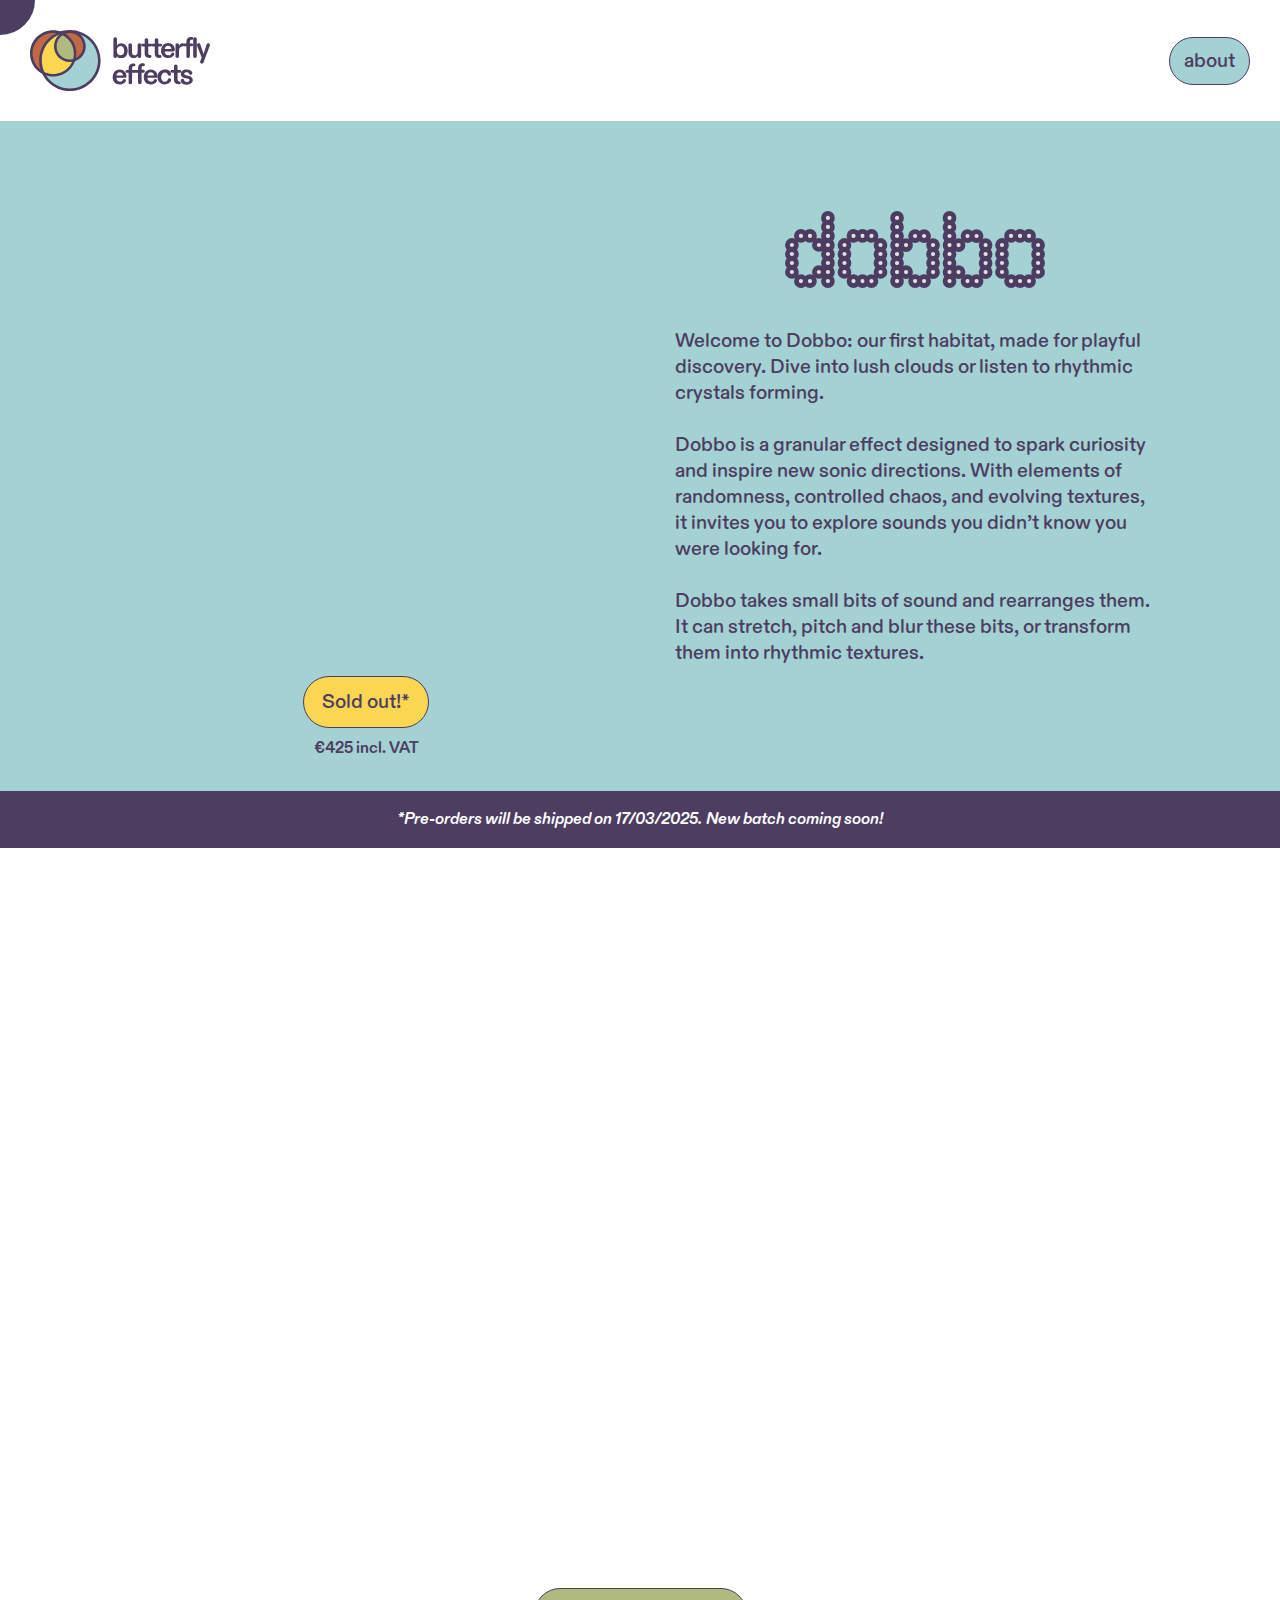
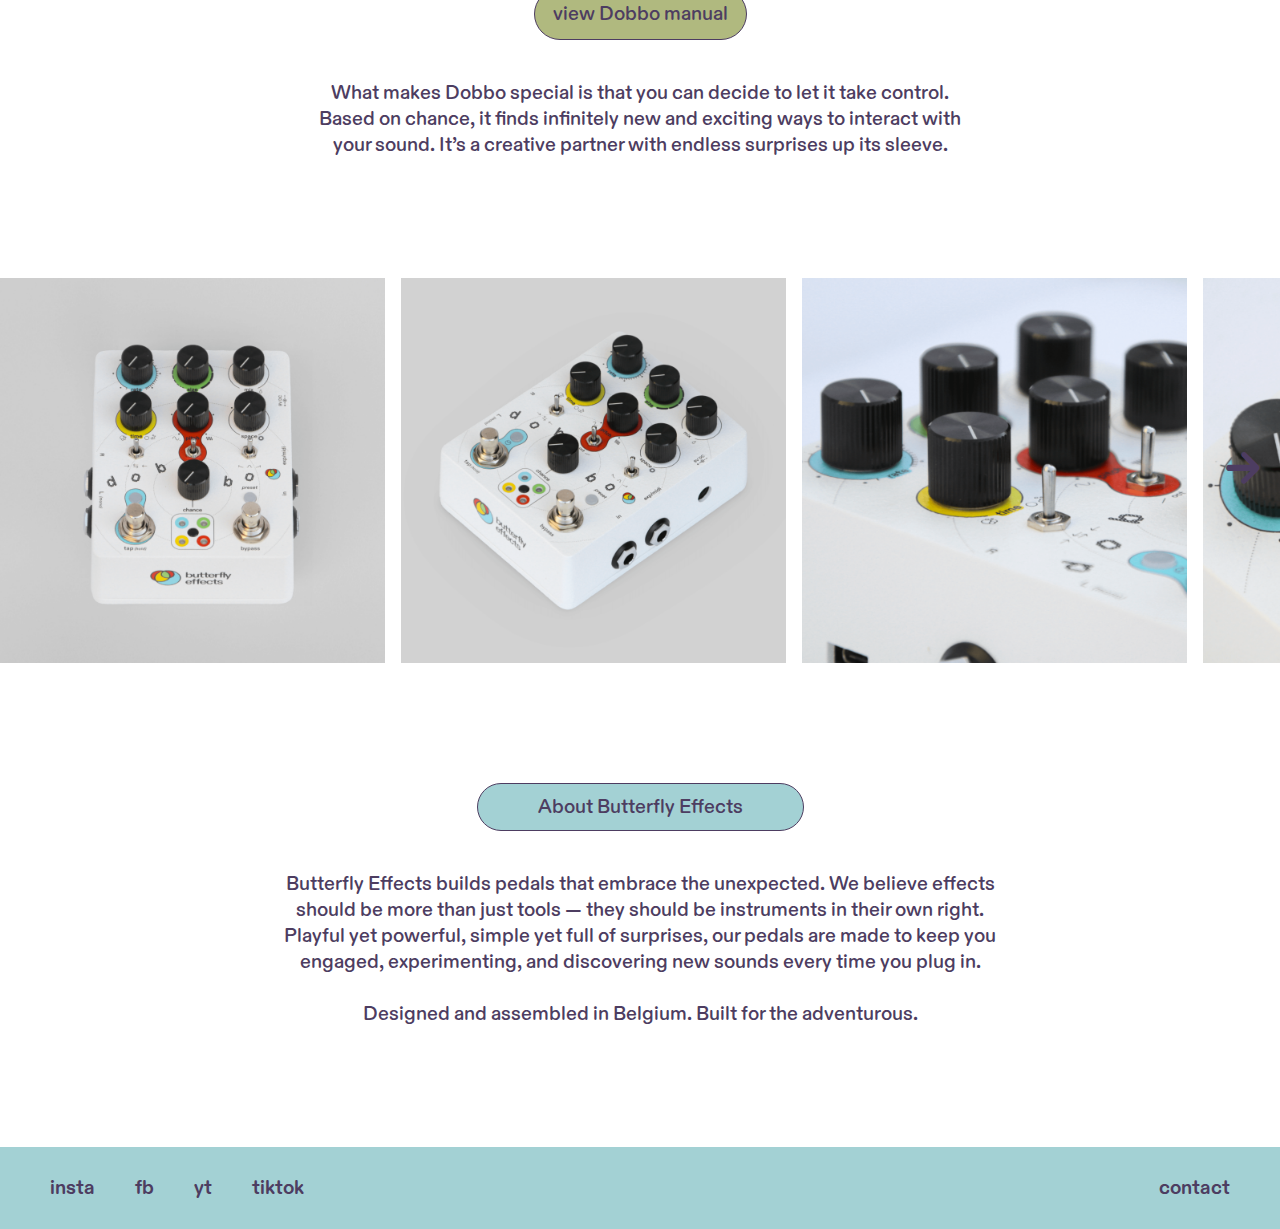
==== commit 3ca3b034: "Add files via upload" ====
--- a/index.html
+++ b/index.html
@@ -47,7 +47,7 @@
                         <a
                           href="https://forms.gle/Sc4xwqGybfBoa8Eh6"
                           target="_blank"
-                          >pre-order* here!</a
+                          >Sold out!*</a
                         >
                       </button>
                       <div class="price"><p>€425 incl. VAT</p></div>
@@ -56,11 +56,9 @@
                 </div>
                 <div class="fine-print">
                   <span class="fine-print-line"
-                    >*Pre-orders are available starting 10/03/2025</span
-                  >
-                  <span class="fine-print-line"
-                    >and will be shipped on 17/03/2025</span
-                  >
+                    >*Pre-orders will be shipped on 17/03/2025.
+                  </span>
+                  <span class="fine-print-line">New batch coming soon!</span>
                 </div>
               </div>
               <div class="text-section pedal-info">
@@ -85,36 +83,38 @@
               </div>
               <!-- ^ .pedal-info -->
             </div>
-            <!-- <div class="flex">
-              <div class="vid-container">
-                <div class="iframe-container">
-                  <iframe
-                    width="560"
-                    height="315"
-                    src="https://www.youtube.com/embed/uDEeP8nJNDo?si=eUdYOiAagKokcGjV"
-                    title="YouTube video player"
-                    frameborder="0"
-                    allow="accelerometer; autoplay; clipboard-write; encrypted-media; gyroscope; picture-in-picture; web-share"
-                    referrerpolicy="strict-origin-when-cross-origin"
-                    allowfullscreen
-                  ></iframe>
-                </div>
-              </div> -->
+            <!-- <div class="flex"> -->
+            <div class="vid-container">
+              <div class="iframe-container">
+                <iframe
+                  width="560"
+                  height="315"
+                  src="https://www.youtube.com/embed/JCXF6ZJuiPA?si=lC0yMPt5bO-Tf9iJ"
+                  title="YouTube video player"
+                  frameborder="0"
+                  allow="accelerometer; autoplay; clipboard-write; encrypted-media; gyroscope; picture-in-picture; web-share"
+                  referrerpolicy="strict-origin-when-cross-origin"
+                  allowfullscreen
+                ></iframe>
+              </div>
+            </div>
             <div class="wrap-manual-desc2">
-              <div class="manual-btn-container">
-                <button class="site-button manual-btn">
-                  <a href="manual-dobbo-digital.pdf" target="_blank"
-                    >view Dobbo manual</a
-                  >
-                </button>
-              </div>
-              <div class="text-section desc" id="dobbo-desc-2">
-                <p>
-                  What makes Dobbo special is that you can decide to let it take
-                  control. Based on chance, it finds infinitely new and exciting
-                  ways to interact with your sound. It’s a creative partner with
-                  endless surprises up its&nbsp;sleeve.
-                </p>
+              <div class="text-section">
+                <div class="manual-btn-container">
+                  <button class="site-button manual-btn">
+                    <a href="manual-dobbo-digital.pdf" target="_blank"
+                      >view Dobbo manual</a
+                    >
+                  </button>
+                </div>
+                <div class="desc" id="dobbo-desc-2">
+                  <p>
+                    What makes Dobbo special is that you can decide to let it
+                    take control. Based on chance, it finds infinitely new and
+                    exciting ways to interact with your sound. It’s a creative
+                    partner with endless surprises up its&nbsp;sleeve.
+                  </p>
+                </div>
               </div>
             </div>
             <!-- .desc #dobbo-desc-2 -->
--- a/style.css
+++ b/style.css
@@ -205,7 +205,8 @@
   padding: 36px 26px;
 }
 .pedal-logo,
-.title {
+.title,
+.manual-btn-container {
   padding: 0 0 30px 0;
 }
 .pedal-logo img {
@@ -214,15 +215,10 @@
 }
 
 .iframe-container {
-  /* v placeholder v */
-  /* background-image: url(assets/dobbo_pedal.jpg);
-  background-size: cover;
-  background-position: center; */
-  /* ^ placeholder ^ */
   position: relative;
   overflow: hidden;
   width: 100%;
-  padding-top: 56.25%; /* 16:9 Aspect Ratio (divide 9 by 16 = 0.5625) */
+  padding-top: 76%; /* 16:9 Aspect Ratio (divide 9 by 16 = 0.5625) */
 }
 iframe {
   position: absolute;
@@ -424,7 +420,8 @@
     width: 152px;
   }
   .title,
-  .pedal-logo {
+  .pedal-logo,
+  .manual-btn-container {
     padding: 20px;
   }
   .pedal-logo img {
@@ -433,30 +430,33 @@
   .img-container {
     height: 580px;
   }
+  .price,
   .fine-print {
     font-size: 14px;
+  }
+  .fine-print {
     padding: 18px 40px;
   }
   .text-section {
     padding: 52px;
   }
-  .text-section p {
-    width: 85%;
-    margin: auto;
+  .desc {
+    margin: 0 auto;
     padding: 20px 0;
   }
-  .pedal-info {
-    padding: 52px 52px 32px 52px;
+  #dobbo-desc-1,
+  #dobbo-desc-2 {
+    max-width: 432px;
+  }
+  #about {
+    max-width: 500px;
   }
   /* .manual-btn-container {
     padding: 0 0 72px 0;
   } */
-  .price {
-    font-size: 14px;
-  }
-  #dobbo-desc-2 {
+  /* #dobbo-desc-2 {
     padding-top: 32px;
-  }
+  } */
 
   /* .manual-btn-container {
     padding: 20px;
@@ -512,18 +512,30 @@
   .text-section {
     padding: 60px 70px;
   }
+  #dobbo-desc-1 {
+    max-width: 560px;
+  }
+  #dobbo-desc-2 {
+    max-width: 520px;
+  }
+  #about {
+    max-width: 570px;
+  }
   /* .pedal-info {
     padding: 50px 60px 70px;
   } */
-  .pedal-info {
+  /* .pedal-info {
     padding: 50px 60px 20px;
-  }
-  #dobbo-desc-2 {
+  } */
+  /* #dobbo-desc-2 {
     padding: 20px 60px 70px;
-  }
+  } */
   .vid-container {
     width: 100%;
-    padding: 0;
+    padding: 0 70px;
+  }
+  .iframe-container {
+    border-radius: 30px;
   }
 
   .slide-arrow {
@@ -533,6 +545,7 @@
 }
 @media screen and (min-width: 992px) {
 }
+
 @media screen and (min-width: 1024px) {
   a {
     font-size: 18px;
@@ -552,11 +565,6 @@
     margin: 0 46px;
   }
   .text-section {
-    padding: 0;
-  }
-  .text-section p {
-    width: 100%;
-    margin: 0;
     padding: 0;
   }
   .pedal-info {
@@ -576,20 +584,16 @@
   #dobbo-order-btn-container {
     padding: 28px;
   }
-
-  .flex {
-    display: flex;
-    padding: 100px 80px;
-    align-items: center;
-  }
   .vid-container {
-    flex: 1 0 66%;
-    order: 2;
-    margin-left: 70px;
+    padding: 80px;
+    padding-bottom: 0;
+    max-width: 68vw;
+    margin: 0 auto;
   }
   .iframe-container {
     border-radius: 30px;
   }
+
   #dobbo-desc-2 p {
     display: block;
   }
@@ -603,11 +607,11 @@
     padding: 0;
   }
 
+  /* .slider-wrapper {
+    height: 460px;
+  } */
   .slider-wrapper {
-    height: 460px;
-    /*  ---v--- placeholder no video ---v--- */
-    /* margin-top: 80px; */
-    /* margin-top: 16px; */
+    height: 315px;
   }
   .slides-container {
     gap: 16px;
@@ -615,7 +619,7 @@
 
   .wrap-manual-desc2,
   #about-section {
-    width: 760px;
+    /* width: 760px; */
     margin: 0 auto;
     text-align: center;
   }
@@ -624,6 +628,9 @@
   }
   #about-section {
     padding: 80px;
+  }
+  #about {
+    padding: 0;
   }
   .manual-btn-container,
   .title {
@@ -665,18 +672,18 @@
     padding-top: 10px;
   }
   .wrap-manual-desc2 {
-    padding: 120px 50px;
-  }
-  /* .slider-wrapper {
-    height: 520px;
-  } */
-  /* ---v--- no video placeholder ---v--- */
+    padding: 80px 50px 120px;
+  }
+  .vid-container {
+    padding: 120px 80px 0;
+  }
+  #dobbo-desc-2 {
+    max-width: 670px;
+  }
+
   .slider-wrapper {
-    height: 580px;
-    /* margin-top: 120px; */
-  }
-  /* ---^--- no video placeholder ---^--- */
-
+    height: 385px;
+  }
   .slide-arrow {
     width: 3.5rem;
     font-size: 3rem;
@@ -684,6 +691,9 @@
 
   #about-section {
     padding: 120px 20px;
+  }
+  #about {
+    max-width: 720px;
   }
   .links {
     width: 98%;
@@ -752,20 +762,16 @@
   #dobbo-desc-1 {
     padding: 20px 0;
   }
-  .wrap-manual-desc2,
-  #about-section {
-    width: 800px;
-    padding: 120px 0;
-  }
-  .wrap-manual-desc2 {
+  /* .wrap-manual-desc2 {
     padding: 120px 30px;
-  }
-  #about-section {
-    padding: 120px 0;
-  }
-  .slider-wrapper {
+  } */
+
+  #about {
+    max-width: 800px;
+  }
+  /* .slider-wrapper {
     height: 600px;
-  }
+  } */
 
   h1 {
     font-size: 22px;
@@ -790,10 +796,18 @@
     padding: 160px;
   }
   .vid-container {
-    flex: 1 0 70%;
-    margin-left: 120px;
+    max-width: 54%;
   }
   .slider-wrapper {
-    height: 560px;
-  }
-}
+    height: 480px;
+  }
+}
+
+@media screen and (min-width: 1024px) and (orientation: portrait) {
+  .vid-container {
+    max-width: unset;
+  }
+  .slider-wrapper {
+    height: 480px;
+  }
+}
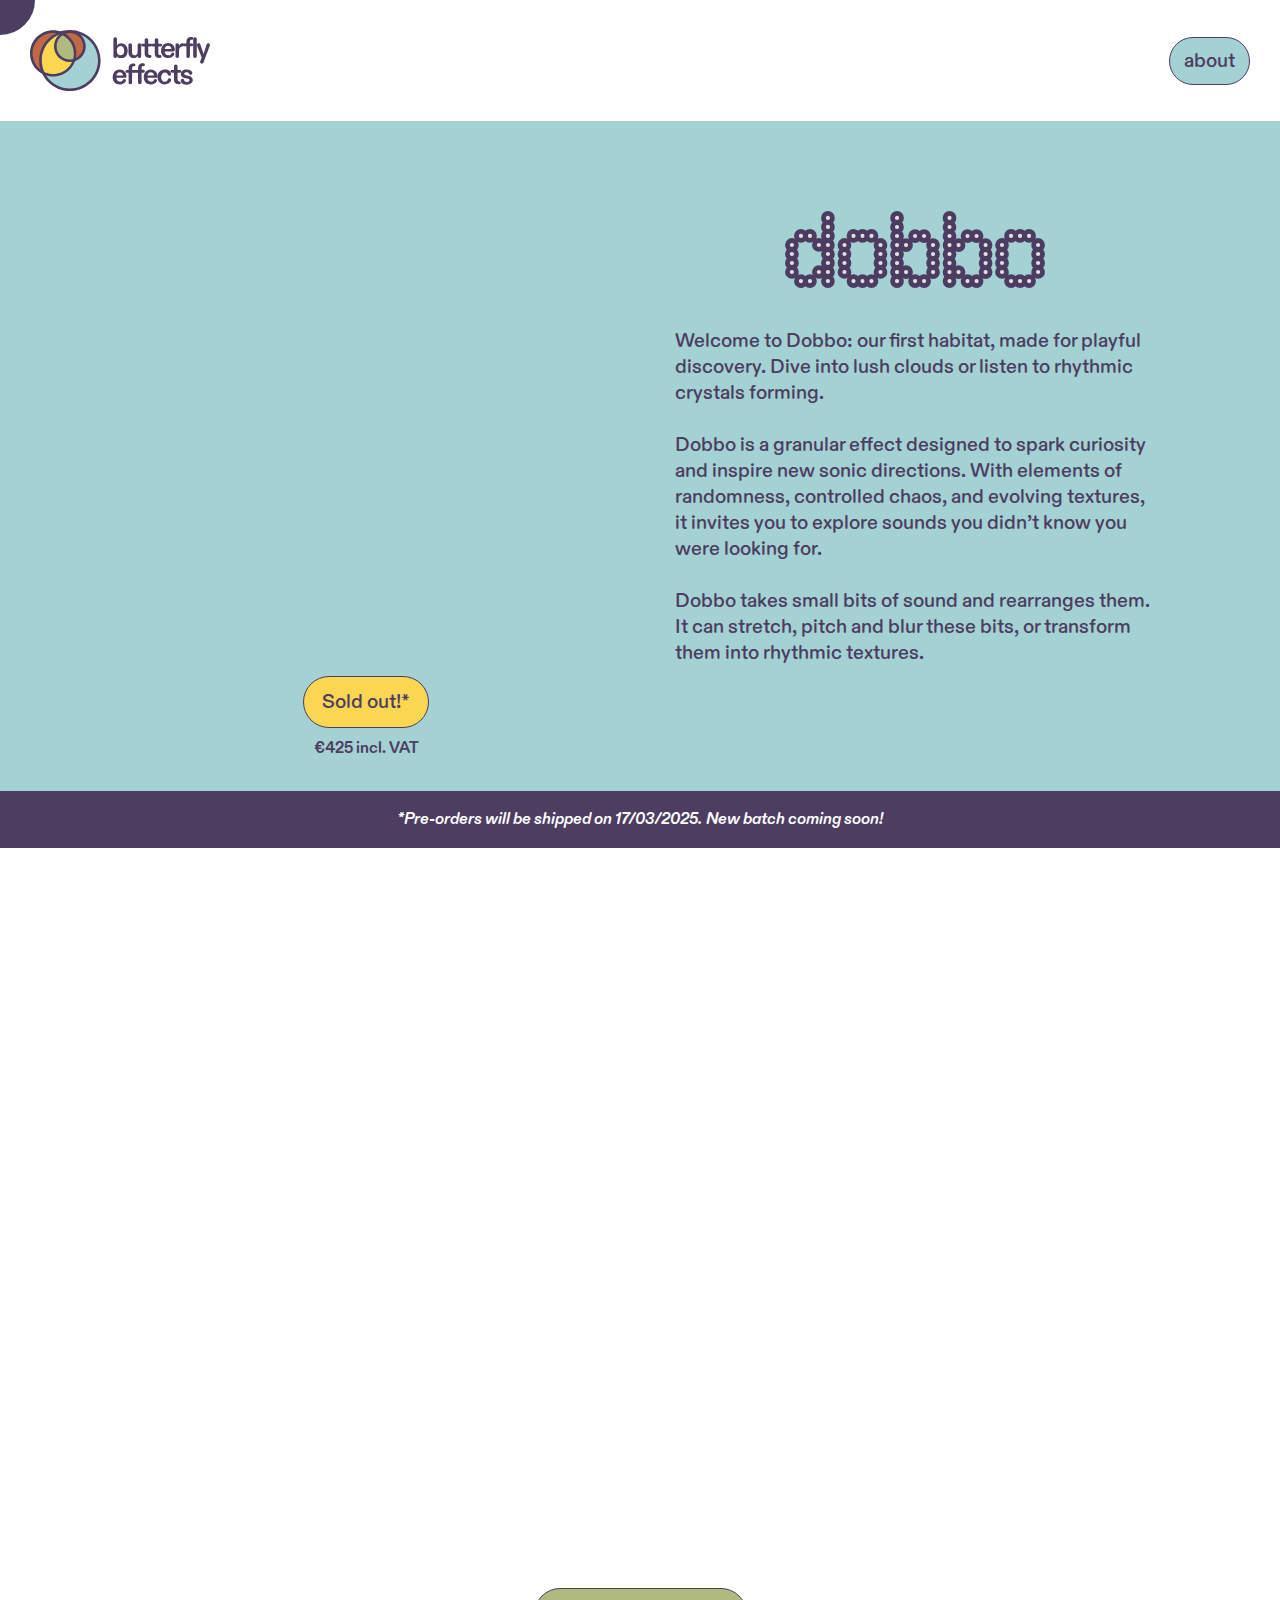
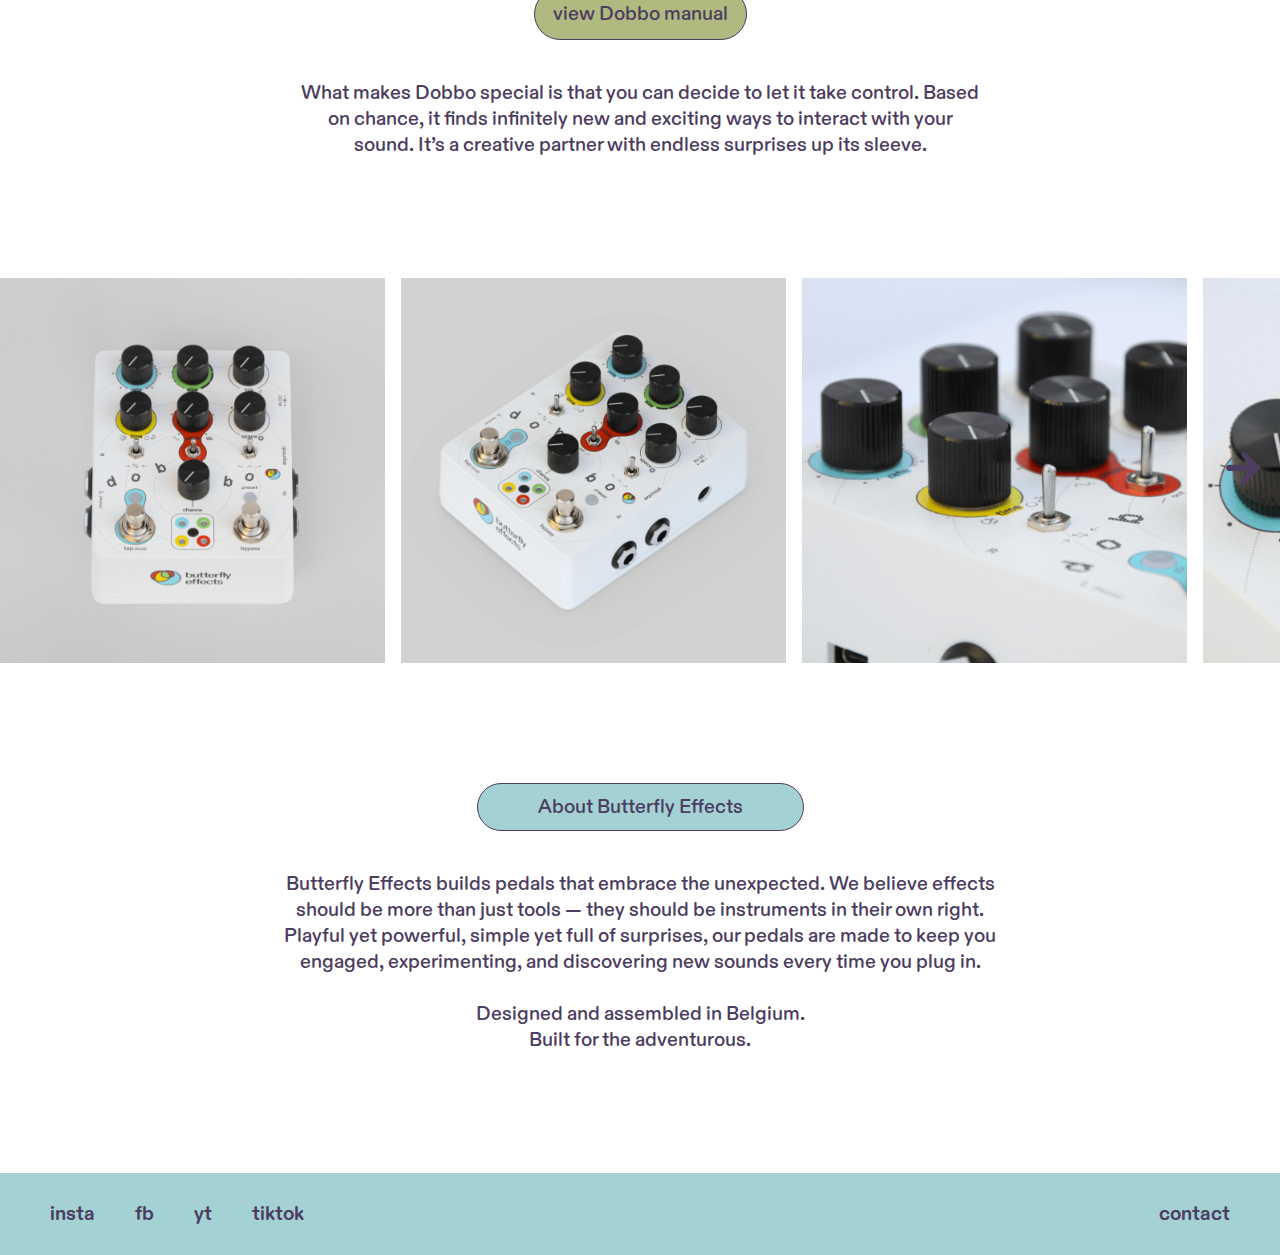
==== commit e065bf70: "Add files via upload" ====
--- a/index.html
+++ b/index.html
@@ -44,11 +44,9 @@
                       class="order-btn-container"
                     >
                       <button class="site-button order-btn">
-                        <a
-                          href="https://forms.gle/Sc4xwqGybfBoa8Eh6"
-                          target="_blank"
-                          >Sold out!*</a
-                        >
+                        <a>Sold out!*</a>
+                        <!-- href="https://forms.gle/Sc4xwqGybfBoa8Eh6"
+                          target="_blank" -->
                       </button>
                       <div class="price"><p>€425 incl. VAT</p></div>
                     </div>
@@ -231,8 +229,8 @@
                 experimenting, and discovering new sounds every time you
                 plug&nbsp;in.
                 <br /><br />
-                Designed and assembled in Belgium. Built for
-                the&nbsp;adventurous.
+                Designed and assembled in Belgium. <br />
+                Built for the&nbsp;adventurous.
               </p>
             </div>
           </section>
--- a/style.css
+++ b/style.css
@@ -184,7 +184,7 @@
 }
 #dobbo-pedal-img {
   position: relative;
-  background-image: url(assets/dobbo-main-pic-crop.png);
+  background-image: url(assets/dobbo-main-pic-crop-s.png);
 }
 #dobbo-order-btn-container {
   padding: 13px;
@@ -677,9 +677,15 @@
   .vid-container {
     padding: 120px 80px 0;
   }
+  /* #dobbo-desc-2 {
+    max-width: 670px;
+  } */
   #dobbo-desc-2 {
-    max-width: 670px;
-  }
+    max-width: 680px;
+  }
+  /* #dobbo-desc-2 {
+    max-width: 710px;
+  } */
 
   .slider-wrapper {
     height: 385px;
@@ -801,6 +807,9 @@
   .slider-wrapper {
     height: 480px;
   }
+  #dobbo-desc-2 {
+    max-width: 710px;
+  }
 }
 
 @media screen and (min-width: 1024px) and (orientation: portrait) {
